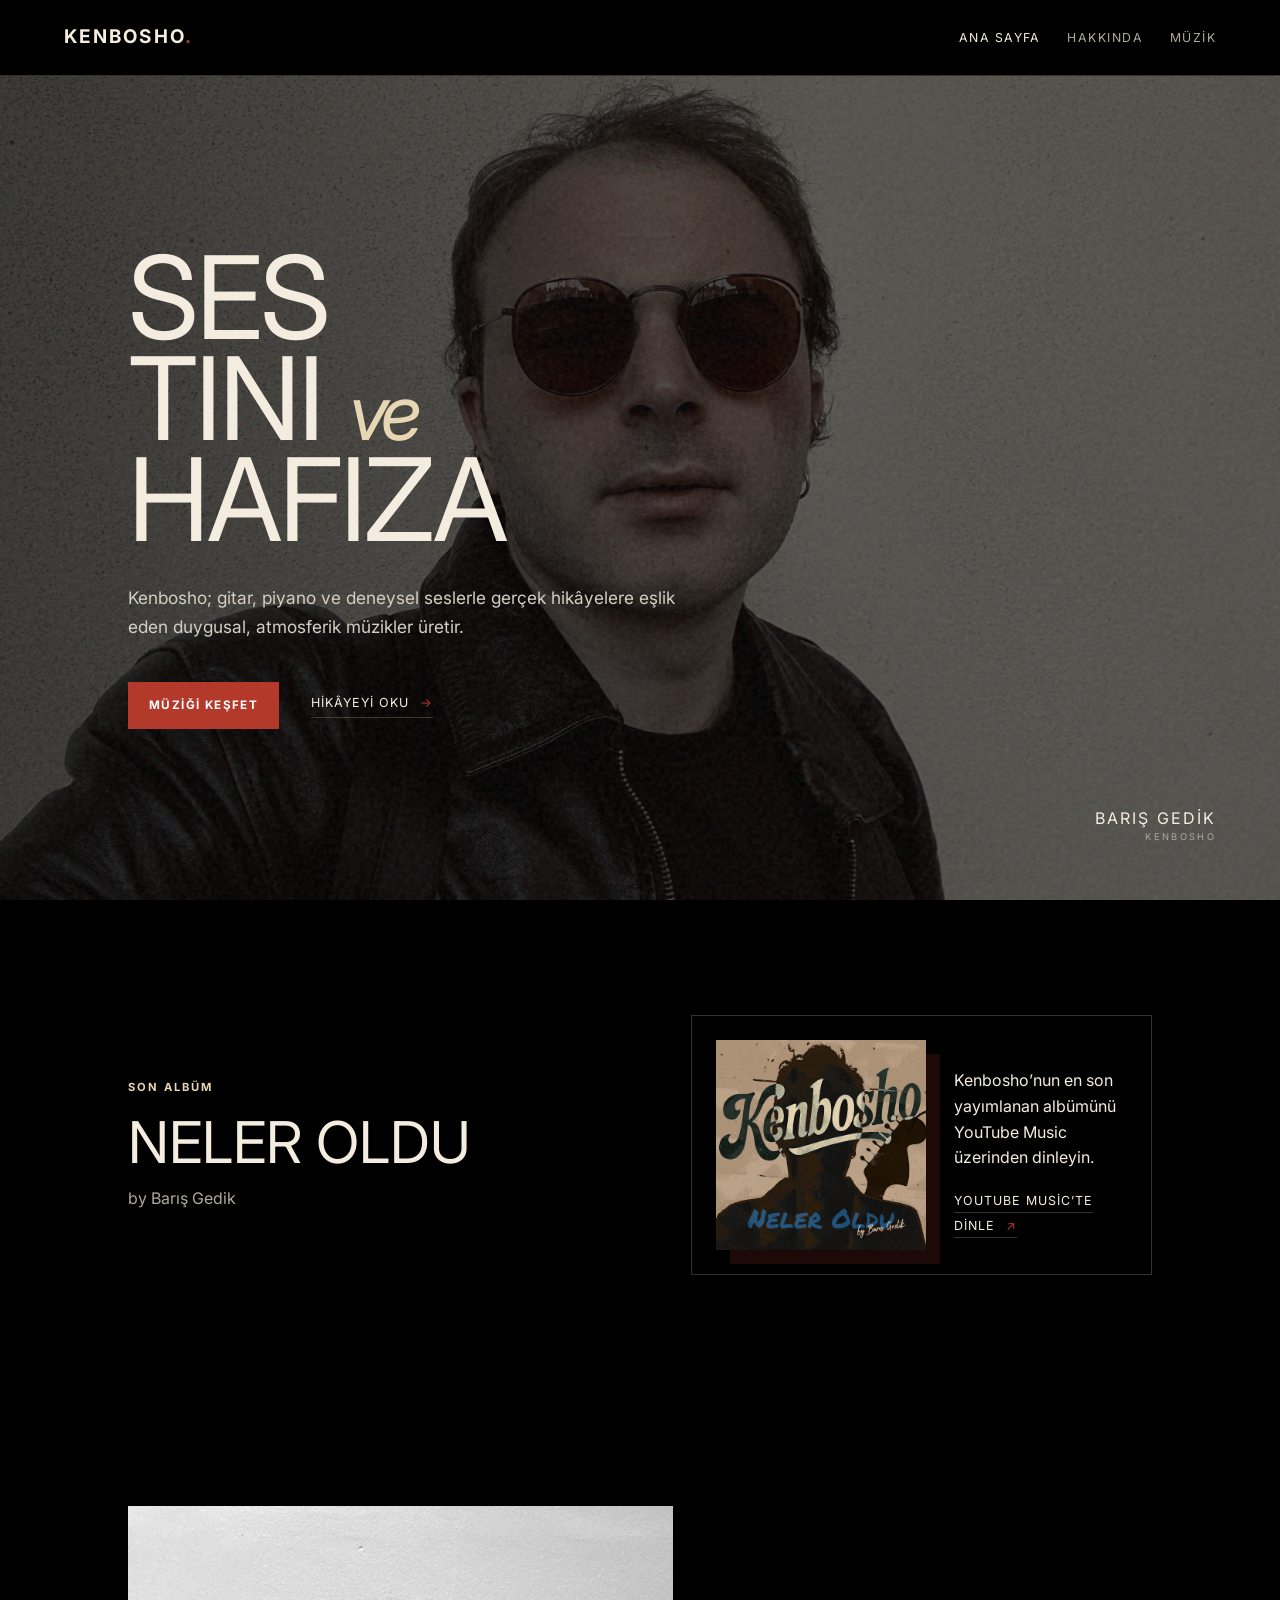
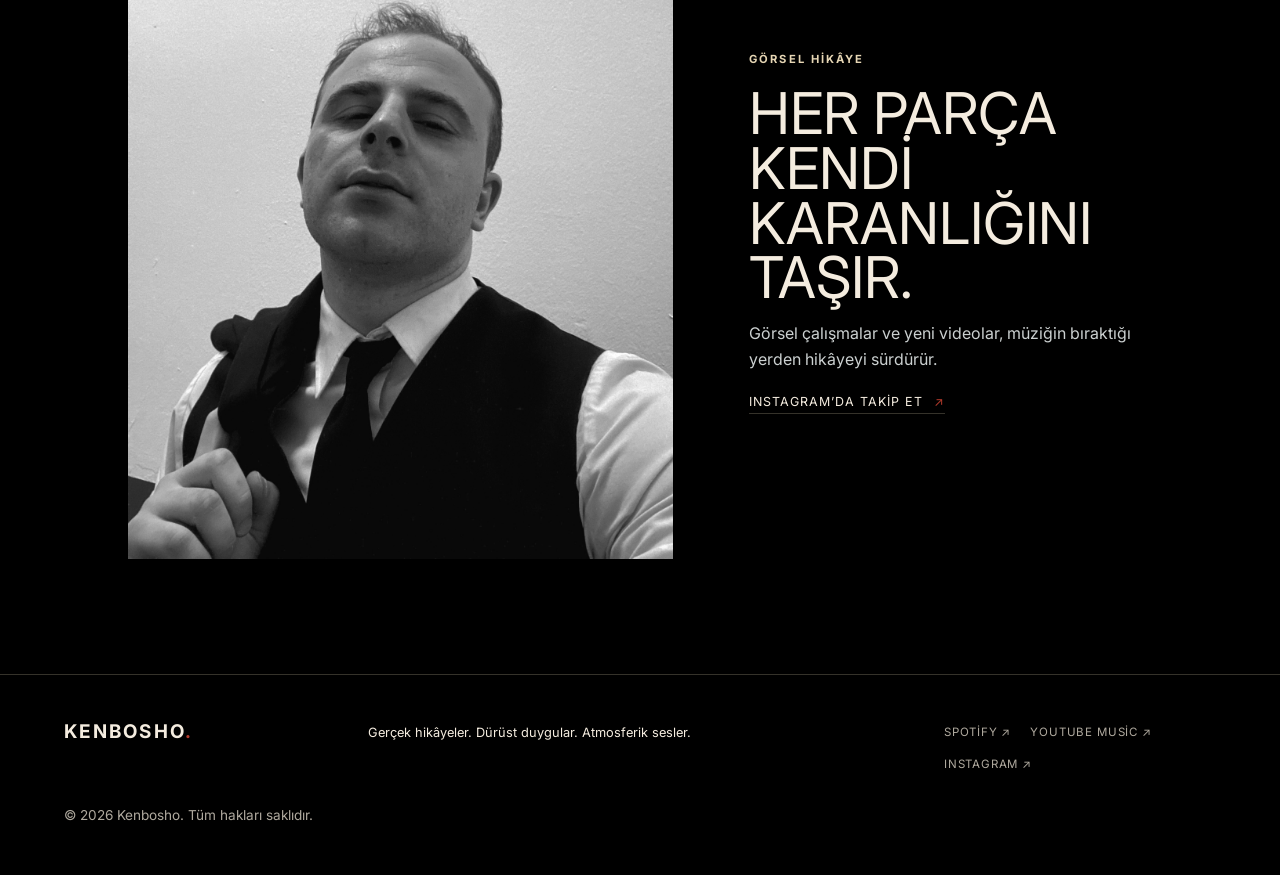
==== index.html @ 97a64930 "Initial commit" ====
<!doctype html>
<html lang="tr">
  <head>
    <meta charset="UTF-8" />
    <meta name="viewport" content="width=device-width, initial-scale=1.0" />
    <meta name="description" content="Kenbosho — rock, blues ve sinematik tınılarla harmanlanmış duygusal ve atmosferik müzik." />
    <title>Kenbosho — Atmosferik Rock</title>
    <link rel="stylesheet" href="assets/css/style.css" />
    <script src="assets/js/main.js" defer></script>
  </head>
  <body>
    <a class="skip-link" href="#icerik">İçeriğe geç</a>
    <header class="site-header"><a class="brand" href="index.html" aria-label="Kenbosho ana sayfa">KENBOSHO<span>.</span></a><button class="menu-button" aria-expanded="false" aria-controls="site-nav">Menü</button><nav id="site-nav"><a class="active" href="index.html">Ana Sayfa</a><a href="hakkinda.html">Hakkında</a><a href="muzik.html">Müzik</a></nav></header>
    <main id="icerik">
      <section class="hero"><video class="hero-video" autoplay muted loop playsinline poster="giorsel_kaynaklar/kenbosho_iozchekim.jpg" aria-hidden="true"><source src="giorsel_kaynaklar/kenbosho_video.mp4" type="video/mp4" /></video><div class="hero-noise"></div><div class="hero-content"><h1>SES<br />TINI <em>ve</em><br />HAFIZA</h1><p class="lede">Kenbosho; gitar, piyano ve deneysel seslerle gerçek hikâyelere eşlik eden duygusal, atmosferik müzikler üretir.</p><div class="actions"><a class="button button-primary" href="muzik.html">Müziği keşfet</a><a class="text-link" href="hakkinda.html">Hikâyeyi oku <span aria-hidden="true">→</span></a></div></div><p class="hero-signature">BARIŞ GEDİK<br /><span>KENBOSHO</span></p></section>
      <section class="section split-section"><div><p class="eyebrow">Son albüm</p><h2>Neler Oldu</h2><p class="album-credit">by Barış Gedik</p></div><div class="release-highlight"><img src="giorsel_kaynaklar/kenbosho_music_albium_kapak.jpg" alt="Kenbosho — Neler Oldu albüm kapağı" /><div><p>Kenbosho’nun en son yayımlanan albümünü YouTube Music üzerinden dinleyin.</p><a class="text-link" href="https://music.youtube.com/playlist?list=OLAK5uy_mRCwCtlf2Gx1YgdHs6w-NqjLXon4rkU-Q&amp;si=Jiwb3rlE4JOjxRNb" target="_blank" rel="noopener noreferrer">YouTube Music’te dinle <span aria-hidden="true">↗</span></a></div></div></section>
      <section class="section feature"><video class="feature-video" autoplay muted loop playsinline poster="giorsel_kaynaklar/kenbosho_iozchekim_siyah_beyaz.jpg" aria-hidden="true"><source src="giorsel_kaynaklar/kenbosho_video_giokyiuziu.mp4" type="video/mp4" /></video><div class="feature-copy"><p class="eyebrow">Görsel hikâye</p><h2>Her parça kendi karanlığını taşır.</h2><p>Görsel çalışmalar ve yeni videolar, müziğin bıraktığı yerden hikâyeyi sürdürür.</p><a class="text-link" href="https://www.instagram.com/kenbosho.music?utm_source=ig_web_button_share_sheet&amp;igsh=ZDNlZDc0MzIxNw==" target="_blank" rel="noopener noreferrer">Instagram’da takip et <span aria-hidden="true">↗</span></a></div></section>
    </main>
    <footer class="site-footer"><a class="brand" href="index.html">KENBOSHO<span>.</span></a><p>Gerçek hikâyeler. Dürüst duygular. Atmosferik sesler.</p><div class="footer-links"><a href="https://open.spotify.com/intl-tr/artist/0ejD5uy1a1BS1D4RErDdMJ?si=BkKslSoESZOZrXsmvkXH4Q" target="_blank" rel="noopener noreferrer">Spotify ↗</a><a href="https://music.youtube.com/channel/UCz7PGBo7FR5A4JleN4gD07A?si=ksho58nwDWXtwxsC" target="_blank" rel="noopener noreferrer">YouTube Music ↗</a><a href="https://www.instagram.com/kenbosho.music?utm_source=ig_web_button_share_sheet&amp;igsh=ZDNlZDc0MzIxNw==" target="_blank" rel="noopener noreferrer">Instagram ↗</a></div><p class="muted">© <span data-year></span> Kenbosho. Tüm hakları saklıdır.</p></footer>
  </body>
</html>
---- assets/css/style.css ----
:root{--bg:#151310;--paper:#e6d6b4;--ink:#151310;--bone:#f4ecdf;--teal:#215173;--red:#b33a2b;--line:rgba(230,214,180,.23);--muted:#afa99e;--display:Impact,"Arial Narrow",sans-serif;--serif:Georgia,"Times New Roman",serif;--sans:Arial,Helvetica,sans-serif}*{box-sizing:border-box}html{scroll-behavior:smooth}body{margin:0;background:var(--bg);color:var(--bone);font:16px/1.6 var(--sans)}a{color:inherit;text-decoration:none}.skip-link{position:absolute;left:-999px}.skip-link:focus{left:1rem;top:1rem;z-index:10;background:var(--paper);color:var(--ink);padding:.5rem}.site-header{height:76px;border-bottom:1px solid var(--line);display:flex;align-items:center;justify-content:space-between;padding:0 clamp(1.25rem,5vw,5rem);position:relative;z-index:3}.brand{font:700 1.18rem/1 var(--display);letter-spacing:.12em}.brand span{color:var(--red)}nav{display:flex;gap:1.65rem;font-size:.77rem;letter-spacing:.12em;text-transform:uppercase}nav a{color:var(--muted)}nav a:hover,nav a.active{color:var(--bone)}.menu-button{display:none;background:none;border:0;color:var(--bone);text-transform:uppercase;letter-spacing:.1em}.hero{min-height:calc(100vh - 76px);position:relative;overflow:hidden;display:grid;align-items:center;padding:clamp(4rem,10vw,9rem) clamp(1.25rem,10vw,11rem);background:radial-gradient(circle at 76% 30%,rgba(33,81,115,.65),transparent 26%),radial-gradient(circle at 67% 80%,rgba(179,58,43,.32),transparent 22%),linear-gradient(115deg,#0d0c0a 20%,#201a15 100%)}.hero:after{content:"";position:absolute;inset:0;background:linear-gradient(90deg,rgba(0,0,0,.35),transparent 65%);pointer-events:none}.hero-noise{position:absolute;inset:0;opacity:.12;background-image:url("data:image/svg+xml,%3Csvg viewBox='0 0 180 180' xmlns='http://www.w3.org/2000/svg'%3E%3Cfilter id='n'%3E%3CfeTurbulence type='fractalNoise' baseFrequency='.9' numOctaves='4' stitchTiles='stitch'/%3E%3C/filter%3E%3Crect width='100%25' height='100%25' filter='url(%23n)' opacity='.8'/%3E%3C/svg%3E")}.hero-content{max-width:850px;position:relative;z-index:1}.eyebrow{margin:0 0 1.1rem;color:var(--paper);font-size:.7rem;font-weight:700;letter-spacing:.18em;text-transform:uppercase}.hero h1,.page-intro h1{font:normal clamp(3.6rem,9vw,8.5rem)/.88 var(--display);letter-spacing:-.025em;text-transform:uppercase;margin:0}.hero h1 em,.page-intro h1 em{color:var(--paper);font-family:var(--serif);font-size:.67em;font-weight:400;text-transform:none;letter-spacing:-.055em}.lede{max-width:570px;font:1.08rem/1.7 var(--serif);color:#d4cec3;margin:2rem 0}.actions{display:flex;align-items:center;gap:2rem;margin-top:2.5rem}.button{display:inline-block;border:1px solid transparent;padding:.85rem 1.25rem;font-size:.73rem;font-weight:700;letter-spacing:.12em;text-transform:uppercase;cursor:pointer}.button-primary{background:var(--red);color:#fff}.button-primary:hover{background:#cf4d3d}.button-outline{border-color:var(--paper);color:var(--paper)}.button-outline:hover{background:var(--paper);color:var(--ink)}.text-link{border-bottom:1px solid var(--line);padding-bottom:.25rem;font-size:.78rem;letter-spacing:.08em;text-transform:uppercase}.text-link span{color:var(--red);padding-left:.35rem}.hero-signature{position:absolute;z-index:1;bottom:2.6rem;right:clamp(1.25rem,5vw,5rem);font:1rem/1 var(--display);letter-spacing:.13em;text-align:right}.hero-signature span{color:var(--muted);font-size:.58rem;letter-spacing:.25em}.section{padding:clamp(4rem,9vw,8rem) clamp(1.25rem,10vw,11rem)}.statement{background:var(--paper);color:var(--ink)}.statement .eyebrow{color:var(--teal)}blockquote{max-width:1100px;margin:0;font:clamp(2.4rem,5vw,5.5rem)/1.04 var(--serif);letter-spacing:-.055em}.split-section{display:grid;grid-template-columns:1fr 1fr;gap:8vw;align-items:center}.split-section h2,.feature h2,.tour-preview h2,.press-kit h2,.empty-state h2,.contact-aside h2{font:normal clamp(2.5rem,4.5vw,5rem)/.95 var(--display);text-transform:uppercase;margin:0}.placeholder-card{border:1px solid var(--line);padding:2rem;background:rgba(255,255,255,.025);color:#d7d0c5}.placeholder-card p{max-width:440px}.placeholder-mark{display:block;color:var(--red);font:3rem/1 var(--serif);margin-bottom:1rem}.feature{background:#1d2f39;display:grid;grid-template-columns:1.15fr .85fr;gap:6vw;align-items:stretch}.feature-art{min-height:360px;background:radial-gradient(ellipse at 35% 35%,#b33a2b22,transparent 25%),radial-gradient(ellipse at 70% 55%,#e6d6b444,transparent 6%),linear-gradient(135deg,#0c1519,#274f64 55%,#0e181b)}.feature-copy{align-self:center}.feature-copy p:not(.eyebrow){color:#cbd0d0;max-width:420px}.muted{color:var(--muted);font-size:.85rem}.tour-preview{display:flex;justify-content:space-between;align-items:center;border-bottom:1px solid var(--line)}.newsletter{background:var(--paper);color:var(--ink);padding:clamp(3rem,7vw,6rem) clamp(1.25rem,10vw,11rem);display:grid;grid-template-columns:1fr 1fr;gap:4rem}.newsletter .eyebrow{color:var(--teal)}.newsletter h2{font:normal clamp(2.2rem,4vw,4.2rem)/.95 var(--display);margin:0;text-transform:uppercase}.newsletter-form{align-self:center;display:flex;flex-wrap:wrap;gap:.7rem}.newsletter-form input{min-width:220px;flex:1;border:0;border-bottom:1px solid #70695f;background:transparent;padding:.8rem 0;color:var(--ink);font:1rem var(--serif)}input:focus,textarea:focus{outline:2px solid var(--teal);outline-offset:2px}.form-message{width:100%;margin:.45rem 0 0;font-size:.8rem;color:var(--teal)}.site-footer{border-top:1px solid var(--line);padding:3rem clamp(1.25rem,5vw,5rem);display:grid;grid-template-columns:1fr 2fr 1fr;gap:2rem;align-items:start;font-size:.8rem}.site-footer p{margin:0}.page-intro{padding:clamp(5rem,11vw,10rem) clamp(1.25rem,10vw,11rem) clamp(3rem,6vw,6rem);background:linear-gradient(125deg,#151310 45%,#202e31)}.bio-grid{display:grid;grid-template-columns:.75fr 1.25fr;gap:8vw;align-items:start}.portrait-placeholder{aspect-ratio:4/5;background:linear-gradient(160deg,#293c3c,#151310);border:1px solid var(--line);display:grid;place-items:center;text-align:center;color:var(--muted);font-size:.68rem;letter-spacing:.18em}.prose{font:1.06rem/1.8 var(--serif);max-width:650px}.prose p{margin-top:0}.lead-paragraph{font-size:1.5rem;line-height:1.5;color:var(--paper)}.press-kit{background:#1a1a17}.press-kit p{max-width:600px;color:var(--muted)}.release-grid{display:grid;grid-template-columns:repeat(2,1fr);gap:1.5rem}.release{min-height:330px;display:flex;flex-direction:column;justify-content:end}.release-number{margin-bottom:auto;color:var(--red);font:1rem var(--serif)}.release h2{font:normal 2.8rem/.9 var(--display);text-transform:uppercase;margin:0}.music-note{border-top:1px solid var(--line);padding-top:3.5rem;padding-bottom:3.5rem}.empty-state{text-align:center;min-height:42vh;display:grid;place-content:center}.empty-state p{max-width:460px;margin:1rem auto;color:var(--muted)}.contact-grid{display:grid;grid-template-columns:1.15fr .85fr;gap:8vw}.contact-form{display:grid;gap:.65rem}.contact-form label{font-size:.75rem;letter-spacing:.1em;text-transform:uppercase;color:var(--paper);margin-top:1rem}.contact-form input,.contact-form textarea{background:transparent;border:0;border-bottom:1px solid var(--line);padding:.7rem 0;color:var(--bone);font:1.05rem var(--serif);resize:vertical}.contact-form .button{justify-self:start;margin-top:1rem}.contact-aside{border-left:1px solid var(--line);padding-left:3rem}.contact-aside p:not(.eyebrow){color:var(--muted)}.sr-only{position:absolute;width:1px;height:1px;padding:0;margin:-1px;overflow:hidden;clip:rect(0,0,0,0);white-space:nowrap;border:0}@media(max-width:720px){.site-header{height:65px}.menu-button{display:block}nav{display:none;position:absolute;left:0;right:0;top:64px;background:#1b1916;border-bottom:1px solid var(--line);padding:1.25rem;flex-direction:column;gap:1rem}nav.is-open{display:flex}.hero{min-height:720px}.hero-signature{bottom:1.5rem}.split-section,.feature,.newsletter,.bio-grid,.contact-grid{grid-template-columns:1fr;gap:2.5rem}.feature-art{min-height:230px}.tour-preview{align-items:flex-start;gap:2rem;flex-direction:column}.newsletter-form{display:grid}.newsletter-form input{width:100%}.site-footer{grid-template-columns:1fr;gap:1rem}.release-grid{grid-template-columns:1fr}.contact-aside{border-left:0;border-top:1px solid var(--line);padding:2.5rem 0 0}.actions{gap:1.2rem;flex-wrap:wrap}}
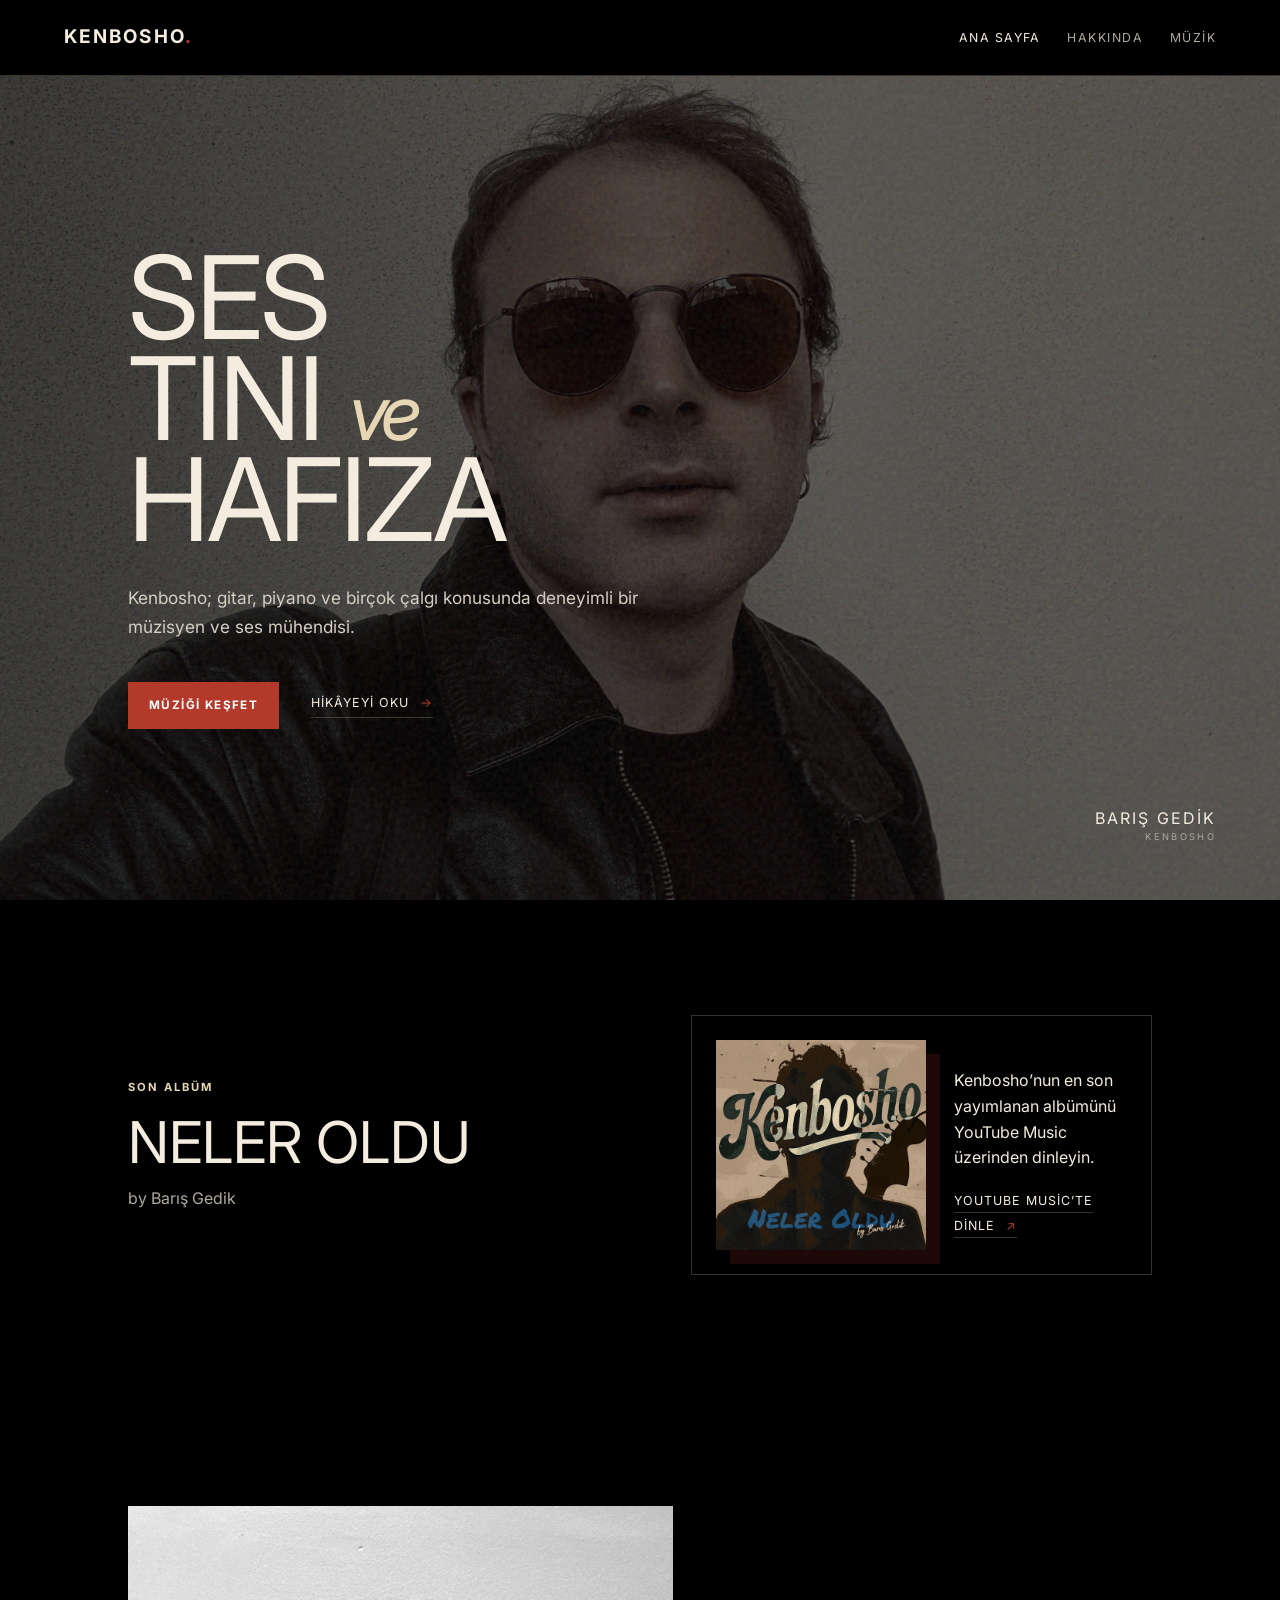
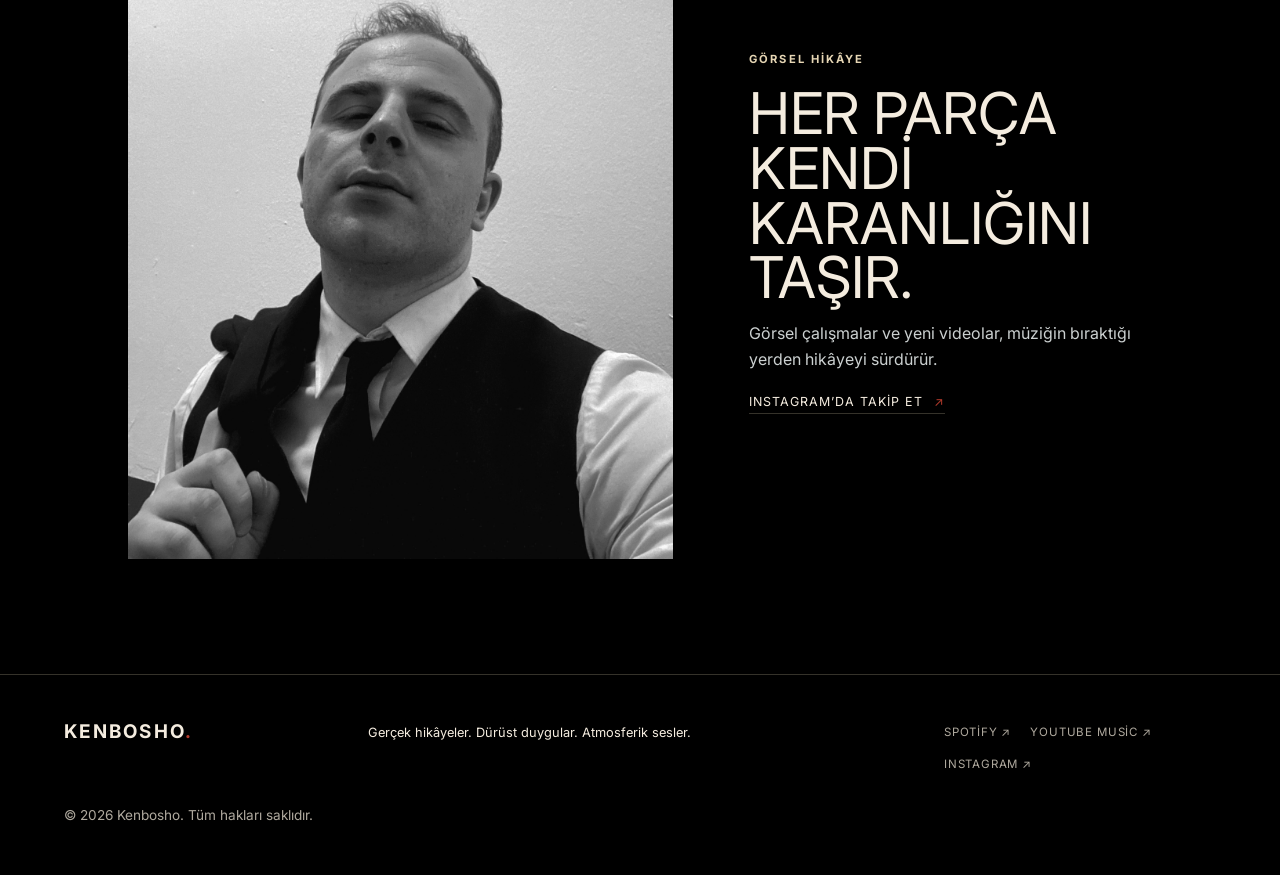
==== commit 75c42b23: "Update index.html" ====
--- a/index.html
+++ b/index.html
@@ -4,7 +4,7 @@
     <meta charset="UTF-8" />
     <meta name="viewport" content="width=device-width, initial-scale=1.0" />
     <meta name="description" content="Kenbosho — rock, blues ve sinematik tınılarla harmanlanmış duygusal ve atmosferik müzik." />
-    <title>Kenbosho — Atmosferik Rock</title>
+    <title>Kenbosho</title>
     <link rel="stylesheet" href="assets/css/style.css" />
     <script src="assets/js/main.js" defer></script>
   </head>
@@ -12,7 +12,7 @@
     <a class="skip-link" href="#icerik">İçeriğe geç</a>
     <header class="site-header"><a class="brand" href="index.html" aria-label="Kenbosho ana sayfa">KENBOSHO<span>.</span></a><button class="menu-button" aria-expanded="false" aria-controls="site-nav">Menü</button><nav id="site-nav"><a class="active" href="index.html">Ana Sayfa</a><a href="hakkinda.html">Hakkında</a><a href="muzik.html">Müzik</a></nav></header>
     <main id="icerik">
-      <section class="hero"><video class="hero-video" autoplay muted loop playsinline poster="giorsel_kaynaklar/kenbosho_iozchekim.jpg" aria-hidden="true"><source src="giorsel_kaynaklar/kenbosho_video.mp4" type="video/mp4" /></video><div class="hero-noise"></div><div class="hero-content"><h1>SES<br />TINI <em>ve</em><br />HAFIZA</h1><p class="lede">Kenbosho; gitar, piyano ve deneysel seslerle gerçek hikâyelere eşlik eden duygusal, atmosferik müzikler üretir.</p><div class="actions"><a class="button button-primary" href="muzik.html">Müziği keşfet</a><a class="text-link" href="hakkinda.html">Hikâyeyi oku <span aria-hidden="true">→</span></a></div></div><p class="hero-signature">BARIŞ GEDİK<br /><span>KENBOSHO</span></p></section>
+      <section class="hero"><video class="hero-video" autoplay muted loop playsinline poster="giorsel_kaynaklar/kenbosho_iozchekim.jpg" aria-hidden="true"><source src="giorsel_kaynaklar/kenbosho_video.mp4" type="video/mp4" /></video><div class="hero-noise"></div><div class="hero-content"><h1>SES<br />TINI <em>ve</em><br />HAFIZA</h1><p class="lede">Kenbosho; gitar, piyano ve birçok çalgı konusunda deneyimli bir müzisyen ve ses mühendisi.</p><div class="actions"><a class="button button-primary" href="muzik.html">Müziği keşfet</a><a class="text-link" href="hakkinda.html">Hikâyeyi oku <span aria-hidden="true">→</span></a></div></div><p class="hero-signature">BARIŞ GEDİK<br /><span>KENBOSHO</span></p></section>
       <section class="section split-section"><div><p class="eyebrow">Son albüm</p><h2>Neler Oldu</h2><p class="album-credit">by Barış Gedik</p></div><div class="release-highlight"><img src="giorsel_kaynaklar/kenbosho_music_albium_kapak.jpg" alt="Kenbosho — Neler Oldu albüm kapağı" /><div><p>Kenbosho’nun en son yayımlanan albümünü YouTube Music üzerinden dinleyin.</p><a class="text-link" href="https://music.youtube.com/playlist?list=OLAK5uy_mRCwCtlf2Gx1YgdHs6w-NqjLXon4rkU-Q&amp;si=Jiwb3rlE4JOjxRNb" target="_blank" rel="noopener noreferrer">YouTube Music’te dinle <span aria-hidden="true">↗</span></a></div></div></section>
       <section class="section feature"><video class="feature-video" autoplay muted loop playsinline poster="giorsel_kaynaklar/kenbosho_iozchekim_siyah_beyaz.jpg" aria-hidden="true"><source src="giorsel_kaynaklar/kenbosho_video_giokyiuziu.mp4" type="video/mp4" /></video><div class="feature-copy"><p class="eyebrow">Görsel hikâye</p><h2>Her parça kendi karanlığını taşır.</h2><p>Görsel çalışmalar ve yeni videolar, müziğin bıraktığı yerden hikâyeyi sürdürür.</p><a class="text-link" href="https://www.instagram.com/kenbosho.music?utm_source=ig_web_button_share_sheet&amp;igsh=ZDNlZDc0MzIxNw==" target="_blank" rel="noopener noreferrer">Instagram’da takip et <span aria-hidden="true">↗</span></a></div></section>
     </main>
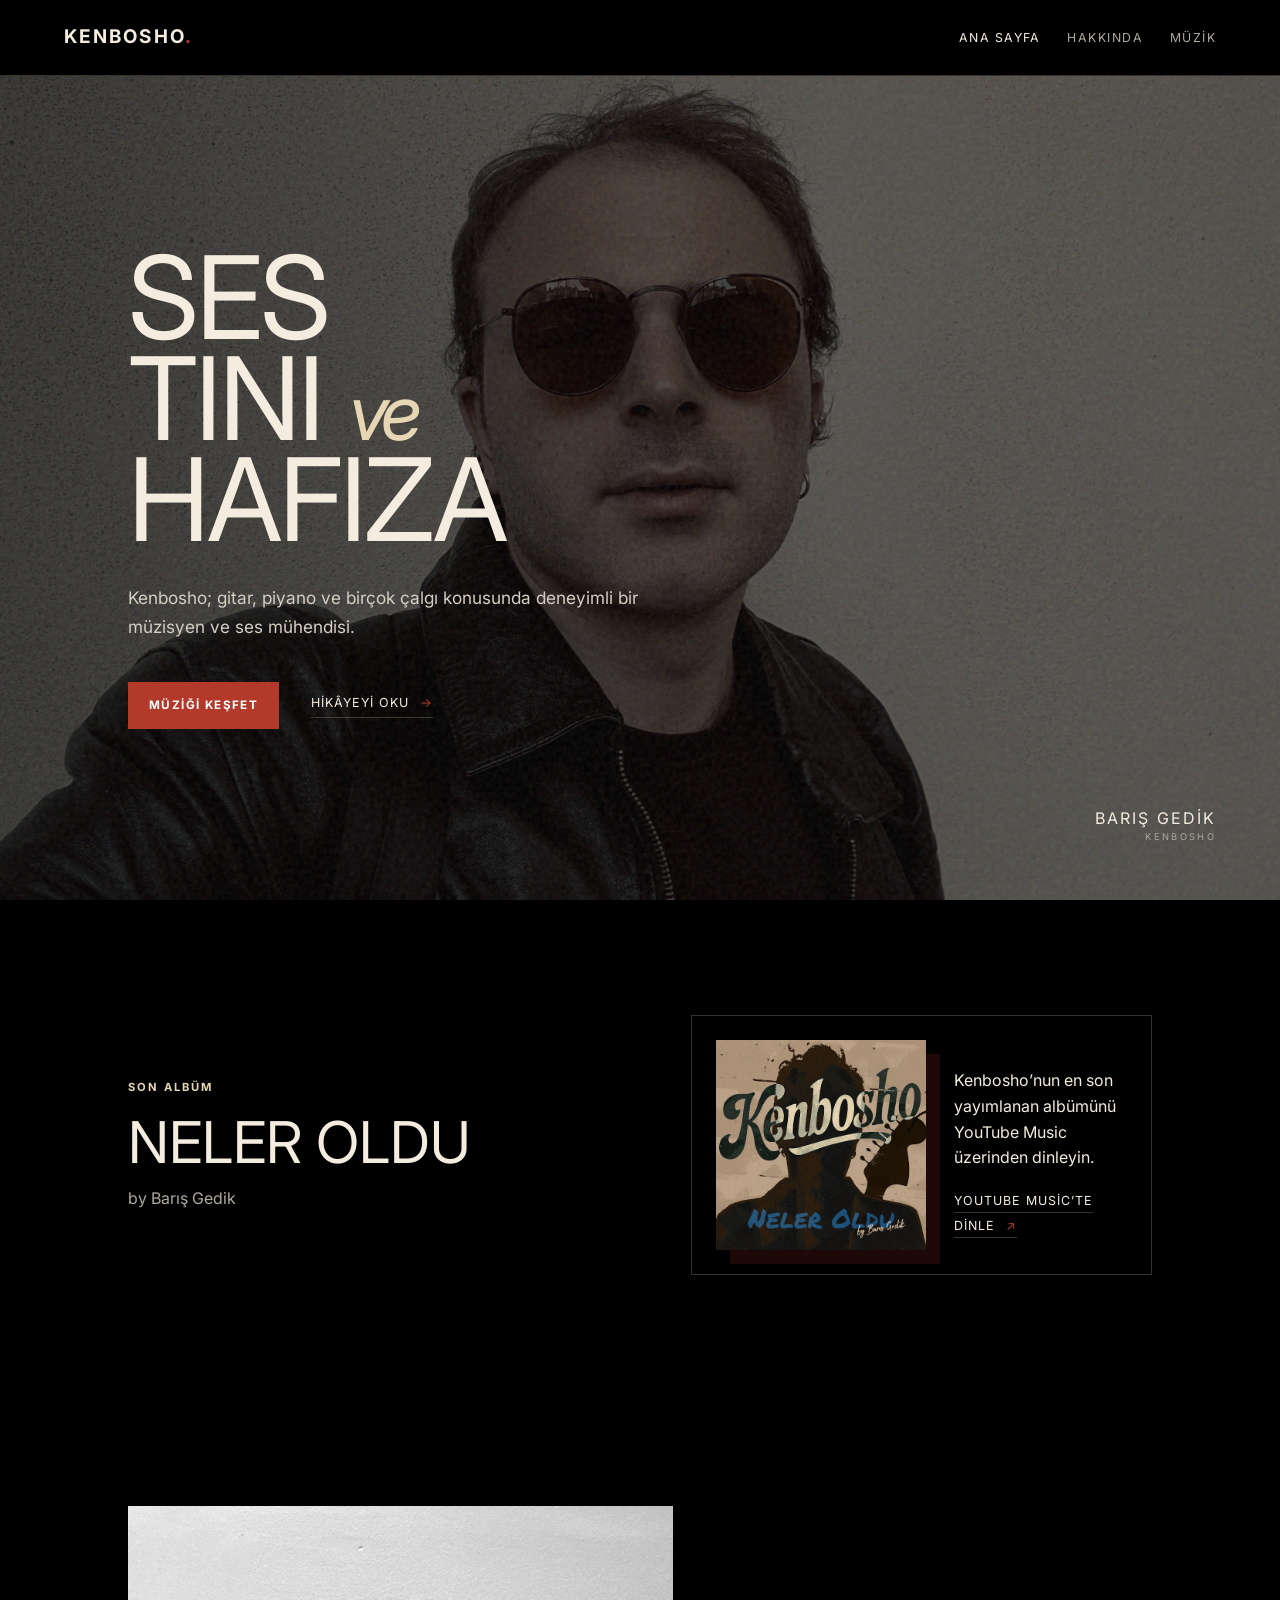
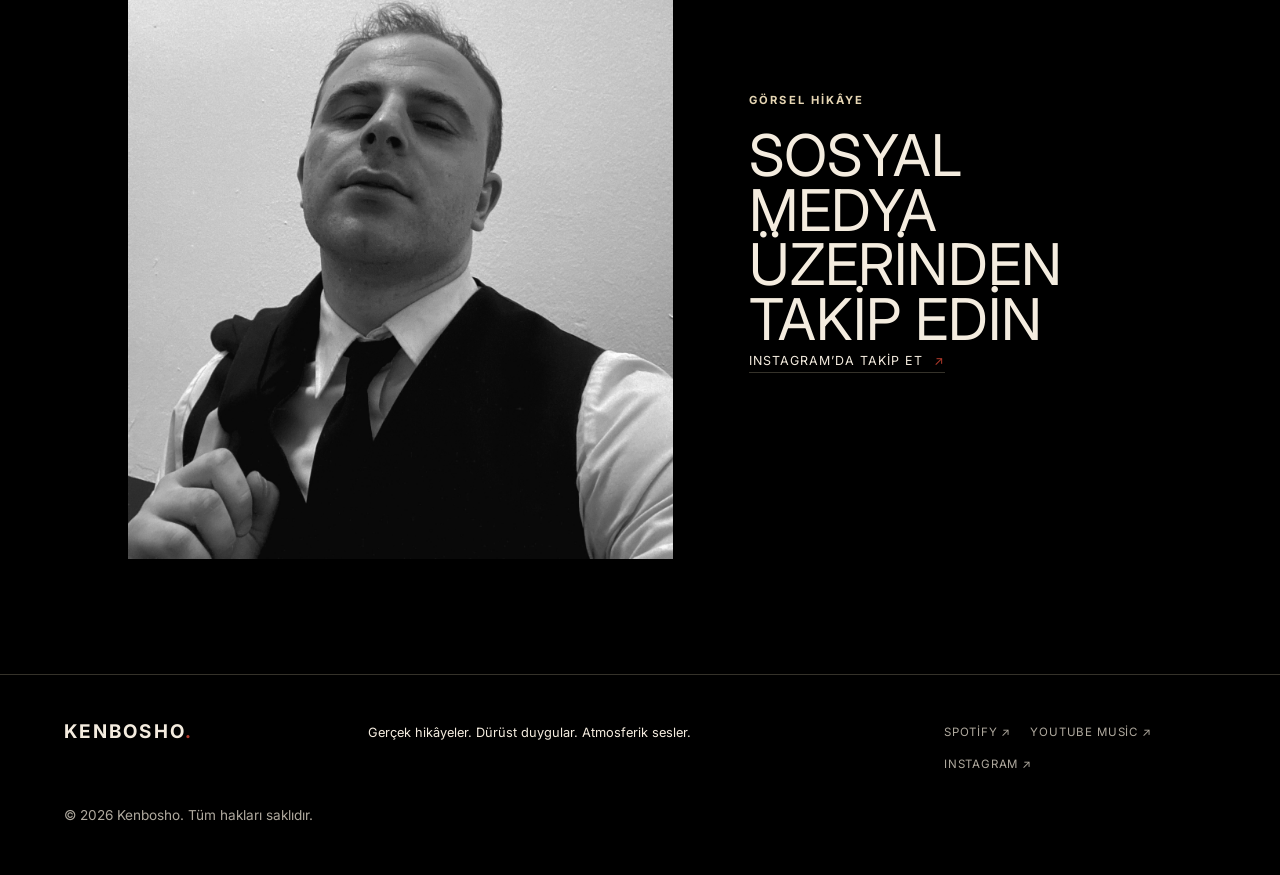
==== commit 5c776375: "Change feature section content in index.html Updated the feature section to promote social media fol" ====
--- a/index.html
+++ b/index.html
@@ -14,7 +14,7 @@
     <main id="icerik">
       <section class="hero"><video class="hero-video" autoplay muted loop playsinline poster="giorsel_kaynaklar/kenbosho_iozchekim.jpg" aria-hidden="true"><source src="giorsel_kaynaklar/kenbosho_video.mp4" type="video/mp4" /></video><div class="hero-noise"></div><div class="hero-content"><h1>SES<br />TINI <em>ve</em><br />HAFIZA</h1><p class="lede">Kenbosho; gitar, piyano ve birçok çalgı konusunda deneyimli bir müzisyen ve ses mühendisi.</p><div class="actions"><a class="button button-primary" href="muzik.html">Müziği keşfet</a><a class="text-link" href="hakkinda.html">Hikâyeyi oku <span aria-hidden="true">→</span></a></div></div><p class="hero-signature">BARIŞ GEDİK<br /><span>KENBOSHO</span></p></section>
       <section class="section split-section"><div><p class="eyebrow">Son albüm</p><h2>Neler Oldu</h2><p class="album-credit">by Barış Gedik</p></div><div class="release-highlight"><img src="giorsel_kaynaklar/kenbosho_music_albium_kapak.jpg" alt="Kenbosho — Neler Oldu albüm kapağı" /><div><p>Kenbosho’nun en son yayımlanan albümünü YouTube Music üzerinden dinleyin.</p><a class="text-link" href="https://music.youtube.com/playlist?list=OLAK5uy_mRCwCtlf2Gx1YgdHs6w-NqjLXon4rkU-Q&amp;si=Jiwb3rlE4JOjxRNb" target="_blank" rel="noopener noreferrer">YouTube Music’te dinle <span aria-hidden="true">↗</span></a></div></div></section>
-      <section class="section feature"><video class="feature-video" autoplay muted loop playsinline poster="giorsel_kaynaklar/kenbosho_iozchekim_siyah_beyaz.jpg" aria-hidden="true"><source src="giorsel_kaynaklar/kenbosho_video_giokyiuziu.mp4" type="video/mp4" /></video><div class="feature-copy"><p class="eyebrow">Görsel hikâye</p><h2>Her parça kendi karanlığını taşır.</h2><p>Görsel çalışmalar ve yeni videolar, müziğin bıraktığı yerden hikâyeyi sürdürür.</p><a class="text-link" href="https://www.instagram.com/kenbosho.music?utm_source=ig_web_button_share_sheet&amp;igsh=ZDNlZDc0MzIxNw==" target="_blank" rel="noopener noreferrer">Instagram’da takip et <span aria-hidden="true">↗</span></a></div></section>
+      <section class="section feature"><video class="feature-video" autoplay muted loop playsinline poster="giorsel_kaynaklar/kenbosho_iozchekim_siyah_beyaz.jpg" aria-hidden="true"><source src="giorsel_kaynaklar/kenbosho_video_giokyiuziu.mp4" type="video/mp4" /></video><div class="feature-copy"><p class="eyebrow">Görsel hikâye</p><h2>Sosyal Medya Üzerinden Takip Edin</h2><a class="text-link" href="https://www.instagram.com/kenbosho.music?utm_source=ig_web_button_share_sheet&amp;igsh=ZDNlZDc0MzIxNw==" target="_blank" rel="noopener noreferrer">Instagram’da takip et <span aria-hidden="true">↗</span></a></div></section>
     </main>
     <footer class="site-footer"><a class="brand" href="index.html">KENBOSHO<span>.</span></a><p>Gerçek hikâyeler. Dürüst duygular. Atmosferik sesler.</p><div class="footer-links"><a href="https://open.spotify.com/intl-tr/artist/0ejD5uy1a1BS1D4RErDdMJ?si=BkKslSoESZOZrXsmvkXH4Q" target="_blank" rel="noopener noreferrer">Spotify ↗</a><a href="https://music.youtube.com/channel/UCz7PGBo7FR5A4JleN4gD07A?si=ksho58nwDWXtwxsC" target="_blank" rel="noopener noreferrer">YouTube Music ↗</a><a href="https://www.instagram.com/kenbosho.music?utm_source=ig_web_button_share_sheet&amp;igsh=ZDNlZDc0MzIxNw==" target="_blank" rel="noopener noreferrer">Instagram ↗</a></div><p class="muted">© <span data-year></span> Kenbosho. Tüm hakları saklıdır.</p></footer>
   </body>
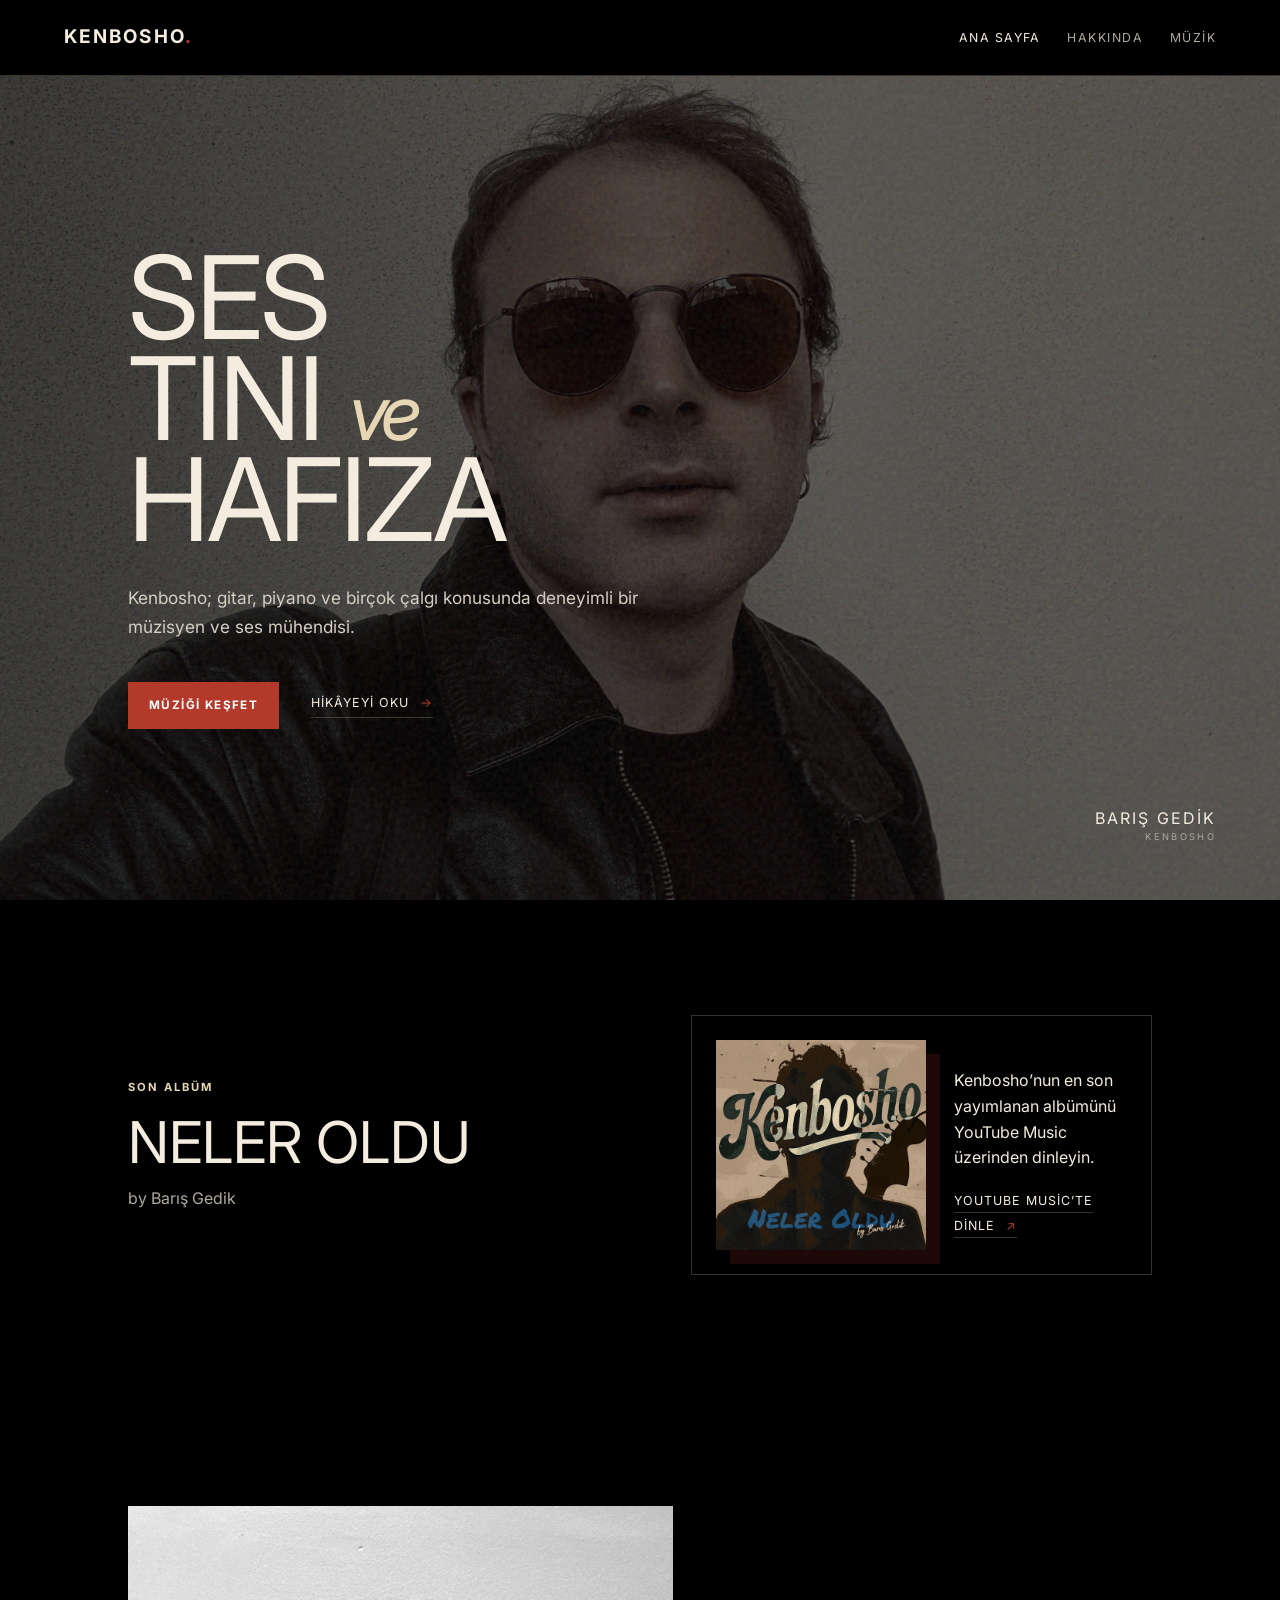
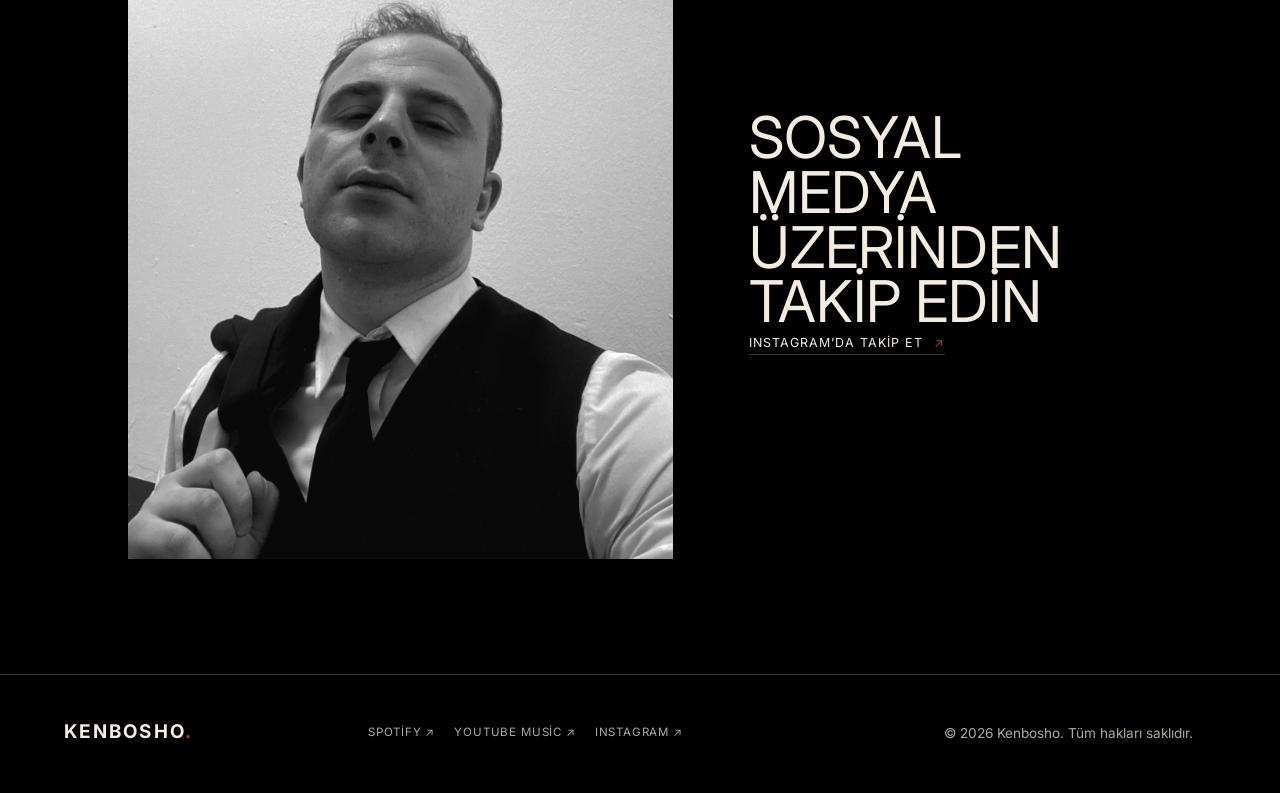
==== commit 23d049c6: "Update site content, bio text, tab titles, and footer taglines Co-authored-by: muhasasa <132553613+m" ====
--- a/index.html
+++ b/index.html
@@ -14,8 +14,8 @@
     <main id="icerik">
       <section class="hero"><video class="hero-video" autoplay muted loop playsinline poster="giorsel_kaynaklar/kenbosho_iozchekim.jpg" aria-hidden="true"><source src="giorsel_kaynaklar/kenbosho_video.mp4" type="video/mp4" /></video><div class="hero-noise"></div><div class="hero-content"><h1>SES<br />TINI <em>ve</em><br />HAFIZA</h1><p class="lede">Kenbosho; gitar, piyano ve birçok çalgı konusunda deneyimli bir müzisyen ve ses mühendisi.</p><div class="actions"><a class="button button-primary" href="muzik.html">Müziği keşfet</a><a class="text-link" href="hakkinda.html">Hikâyeyi oku <span aria-hidden="true">→</span></a></div></div><p class="hero-signature">BARIŞ GEDİK<br /><span>KENBOSHO</span></p></section>
       <section class="section split-section"><div><p class="eyebrow">Son albüm</p><h2>Neler Oldu</h2><p class="album-credit">by Barış Gedik</p></div><div class="release-highlight"><img src="giorsel_kaynaklar/kenbosho_music_albium_kapak.jpg" alt="Kenbosho — Neler Oldu albüm kapağı" /><div><p>Kenbosho’nun en son yayımlanan albümünü YouTube Music üzerinden dinleyin.</p><a class="text-link" href="https://music.youtube.com/playlist?list=OLAK5uy_mRCwCtlf2Gx1YgdHs6w-NqjLXon4rkU-Q&amp;si=Jiwb3rlE4JOjxRNb" target="_blank" rel="noopener noreferrer">YouTube Music’te dinle <span aria-hidden="true">↗</span></a></div></div></section>
-      <section class="section feature"><video class="feature-video" autoplay muted loop playsinline poster="giorsel_kaynaklar/kenbosho_iozchekim_siyah_beyaz.jpg" aria-hidden="true"><source src="giorsel_kaynaklar/kenbosho_video_giokyiuziu.mp4" type="video/mp4" /></video><div class="feature-copy"><p class="eyebrow">Görsel hikâye</p><h2>Sosyal Medya Üzerinden Takip Edin</h2><a class="text-link" href="https://www.instagram.com/kenbosho.music?utm_source=ig_web_button_share_sheet&amp;igsh=ZDNlZDc0MzIxNw==" target="_blank" rel="noopener noreferrer">Instagram’da takip et <span aria-hidden="true">↗</span></a></div></section>
+      <section class="section feature"><video class="feature-video" autoplay muted loop playsinline poster="giorsel_kaynaklar/kenbosho_iozchekim_siyah_beyaz.jpg" aria-hidden="true"><source src="giorsel_kaynaklar/kenbosho_video_giokyiuziu.mp4" type="video/mp4" /></video><div class="feature-copy"><h2>Sosyal Medya Üzerinden Takip Edin</h2><a class="text-link" href="https://www.instagram.com/kenbosho.music?utm_source=ig_web_button_share_sheet&amp;igsh=ZDNlZDc0MzIxNw==" target="_blank" rel="noopener noreferrer">Instagram’da takip et <span aria-hidden="true">↗</span></a></div></section>
     </main>
-    <footer class="site-footer"><a class="brand" href="index.html">KENBOSHO<span>.</span></a><p>Gerçek hikâyeler. Dürüst duygular. Atmosferik sesler.</p><div class="footer-links"><a href="https://open.spotify.com/intl-tr/artist/0ejD5uy1a1BS1D4RErDdMJ?si=BkKslSoESZOZrXsmvkXH4Q" target="_blank" rel="noopener noreferrer">Spotify ↗</a><a href="https://music.youtube.com/channel/UCz7PGBo7FR5A4JleN4gD07A?si=ksho58nwDWXtwxsC" target="_blank" rel="noopener noreferrer">YouTube Music ↗</a><a href="https://www.instagram.com/kenbosho.music?utm_source=ig_web_button_share_sheet&amp;igsh=ZDNlZDc0MzIxNw==" target="_blank" rel="noopener noreferrer">Instagram ↗</a></div><p class="muted">© <span data-year></span> Kenbosho. Tüm hakları saklıdır.</p></footer>
+    <footer class="site-footer"><a class="brand" href="index.html">KENBOSHO<span>.</span></a><div class="footer-links"><a href="https://open.spotify.com/intl-tr/artist/0ejD5uy1a1BS1D4RErDdMJ?si=BkKslSoESZOZrXsmvkXH4Q" target="_blank" rel="noopener noreferrer">Spotify ↗</a><a href="https://music.youtube.com/channel/UCz7PGBo7FR5A4JleN4gD07A?si=ksho58nwDWXtwxsC" target="_blank" rel="noopener noreferrer">YouTube Music ↗</a><a href="https://www.instagram.com/kenbosho.music?utm_source=ig_web_button_share_sheet&amp;igsh=ZDNlZDc0MzIxNw==" target="_blank" rel="noopener noreferrer">Instagram ↗</a></div><p class="muted">© <span data-year></span> Kenbosho. Tüm hakları saklıdır.</p></footer>
   </body>
 </html>
